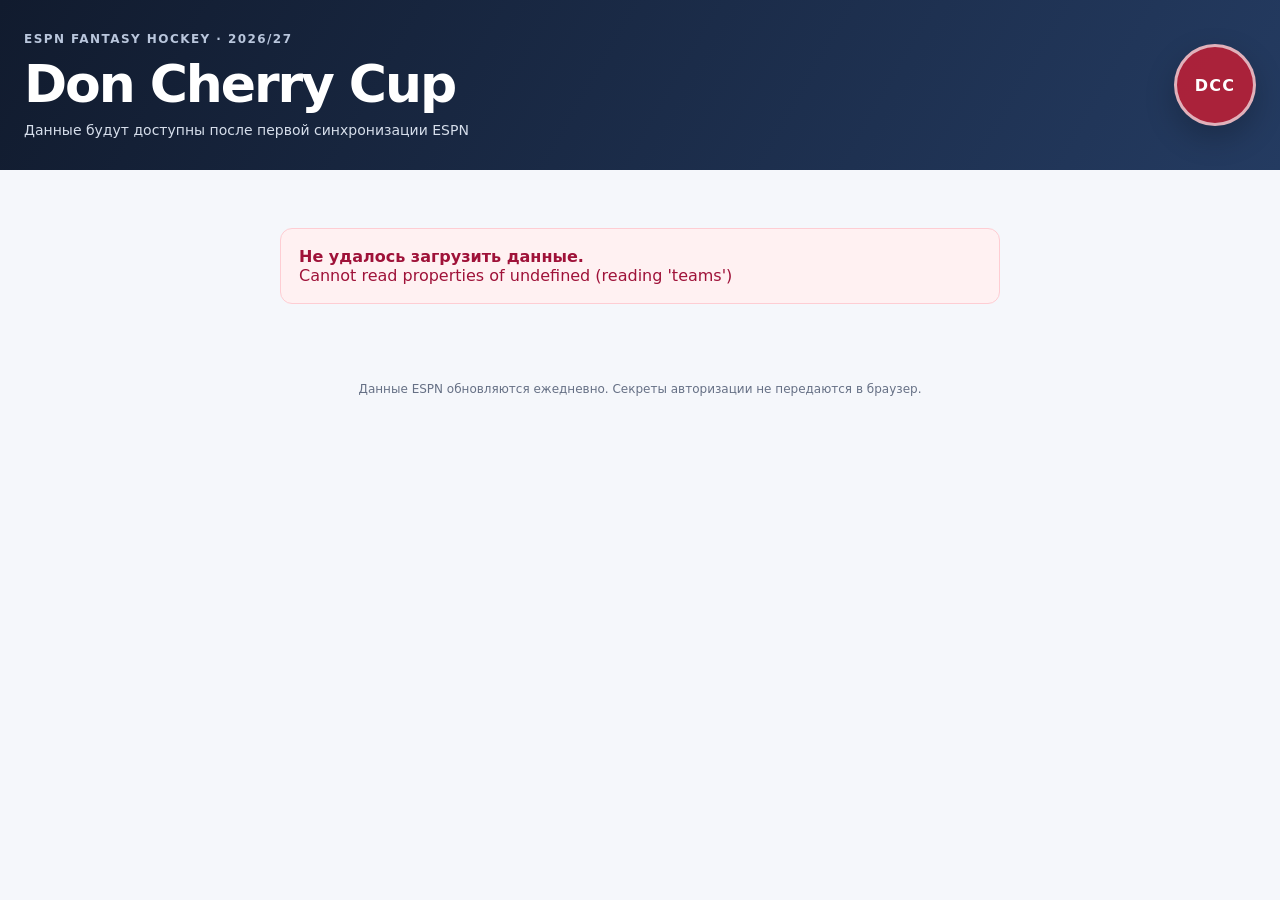
==== index.html @ c2a054ee "Add DCC dashboard" ====
<!doctype html>
<html lang="ru">
<head>
  <meta charset="utf-8">
  <meta name="viewport" content="width=device-width,initial-scale=1">
  <meta name="theme-color" content="#111b2e">
  <title>Don Cherry Cup — категорийная таблица</title>
  <link rel="stylesheet" href="styles.css">
</head>
<body>
  <header class="hero">
    <div>
      <p class="eyebrow">ESPN Fantasy Hockey · 2026/27</p>
      <h1>Don Cherry Cup</h1>
      <p id="updated" class="subtitle">Загрузка данных…</p>
    </div>
    <div class="hero-mark">DCC</div>
  </header>

  <main>
    <section aria-labelledby="table-heading">
      <div class="section-head">
        <div>
          <h2 id="table-heading">Категорийные итоги</h2>
          <p id="week-note" class="note"></p>
        </div>
        <div id="week-tabs" class="tabs" aria-label="Период"></div>
      </div>
      <div class="table-card"><table id="league-table"></table></div>
      <p class="legend">Зеленее — лучше среди 16 команд. Для GAA меньшее значение лучше. Нажмите на заголовок, чтобы отсортировать таблицу.</p>
    </section>

    <section aria-labelledby="compare-heading" class="compare-section">
      <div class="section-head">
        <div>
          <h2 id="compare-heading">Сравнение команд</h2>
          <p class="note">Текущая неделя или накопленный сезонный результат.</p>
        </div>
        <button id="current-opponent" class="secondary">Соперник этой недели</button>
      </div>
      <div class="selectors">
        <select id="team-a" aria-label="Первая команда"></select>
        <span>против</span>
        <select id="team-b" aria-label="Вторая команда"></select>
      </div>
      <div id="compare" class="compare-card"></div>
    </section>
  </main>

  <footer>Данные ESPN обновляются ежедневно. Секреты авторизации не передаются в браузер.</footer>
  <script src="app.js"></script>
</body>
</html>
---- styles.css ----
:root {
  --ink: #172033;
  --muted: #667085;
  --line: #e4e7ec;
  --surface: #ffffff;
  --canvas: #f5f7fb;
  --navy: #111b2e;
  --red: #bd1f36;
  --green: #177245;
}

* { box-sizing: border-box; }
body { margin: 0; background: var(--canvas); color: var(--ink); font-family: Inter, "Segoe UI", system-ui, sans-serif; }
.hero { min-height: 170px; padding: 30px max(24px, calc((100vw - 1380px) / 2)); color: white; background: linear-gradient(120deg, var(--navy), #243b61); display: flex; justify-content: space-between; align-items: center; gap: 20px; }
.eyebrow { margin: 0 0 8px; color: #b9c6dc; text-transform: uppercase; font-size: 12px; letter-spacing: .12em; font-weight: 700; }
h1 { margin: 0; font-size: clamp(30px, 5vw, 52px); letter-spacing: -.04em; }
.subtitle { margin: 8px 0 0; color: #d6deeb; font-size: 14px; }
.hero-mark { width: 82px; height: 82px; border-radius: 50%; border: 3px solid rgba(255,255,255,.65); display: grid; place-items: center; font-weight: 800; letter-spacing: .08em; background: rgba(189,31,54,.88); box-shadow: 0 12px 30px rgba(0,0,0,.22); }
main { max-width: 1380px; margin: 0 auto; padding: 28px 22px 48px; }
.section-head { display: flex; justify-content: space-between; align-items: end; gap: 18px; margin-bottom: 14px; }
h2 { margin: 0; font-size: 20px; letter-spacing: -.02em; }
.note, .legend { color: var(--muted); font-size: 13px; }
.note { margin: 5px 0 0; }
.legend { margin: 9px 2px 0; }
.tabs { display: flex; flex-wrap: wrap; justify-content: flex-end; gap: 7px; }
button, select { font: inherit; }
.tabs button, .secondary, select { border: 1px solid var(--line); background: white; color: var(--ink); border-radius: 9px; padding: 8px 12px; cursor: pointer; }
.tabs button.active { background: var(--navy); color: white; border-color: var(--navy); }
.secondary:hover, .tabs button:hover { border-color: #98a2b3; }
.table-card, .compare-card { background: var(--surface); border: 1px solid var(--line); border-radius: 14px; box-shadow: 0 6px 22px rgba(16,24,40,.05); overflow: auto; }
table { width: 100%; border-collapse: collapse; font-size: 13px; font-variant-numeric: tabular-nums; }
th, td { padding: 9px 10px; border-bottom: 1px solid #eef1f5; text-align: right; white-space: nowrap; }
th { position: sticky; top: 0; background: #f8fafc; z-index: 2; cursor: pointer; font-size: 12px; }
th:first-child, td:first-child { position: sticky; left: 0; text-align: left; z-index: 1; background: white; min-width: 205px; }
th:first-child { background: #f8fafc; z-index: 3; }
tr:last-child td { border-bottom: 0; }
.team-name { font-weight: 650; }
.leader-count { font-weight: 750; color: #7a4a00; }
.compare-section { margin-top: 32px; }
.selectors { display: flex; align-items: center; gap: 10px; margin-bottom: 12px; }
.selectors select { min-width: min(330px, 42vw); }
.compare-card { padding: 14px 18px; }
.scoreline { display: grid; grid-template-columns: 1fr auto 1fr; align-items: center; gap: 18px; margin: 6px 0 18px; }
.scoreline .side:last-child { text-align: right; }
.side strong { display: block; font-size: 18px; }
.side b { font-size: 32px; color: var(--red); }
.compare-row { display: grid; grid-template-columns: 90px minmax(70px,1fr) 54px minmax(70px,1fr) 90px; align-items: center; gap: 8px; padding: 7px 0; border-top: 1px solid #eef1f5; }
.compare-row .cat { text-align: center; color: var(--muted); font-size: 12px; font-weight: 750; }
.compare-row .right { text-align: right; }
.bar { height: 14px; border-radius: 999px; background: #edf1f5; overflow: hidden; display: flex; }
.bar.right { justify-content: flex-end; }
.fill { height: 100%; background: #a7b4c7; }
.fill.win { background: var(--green); }
.value { font-variant-numeric: tabular-nums; font-weight: 700; }
.value.win { color: var(--green); }
.goalie-warning { color: #a15c00; font-size: 11px; }
footer { text-align: center; padding: 0 20px 30px; color: var(--muted); font-size: 12px; }
.error { margin: 30px auto; max-width: 720px; background: #fff1f2; color: #9f1239; border: 1px solid #fecdd3; border-radius: 12px; padding: 18px; }

@media (max-width: 760px) {
  .hero { min-height: 140px; padding: 24px 20px; }
  .hero-mark { width: 64px; height: 64px; }
  main { padding: 22px 12px 40px; }
  .section-head { align-items: flex-start; flex-direction: column; }
  .tabs { justify-content: flex-start; }
  .selectors { align-items: stretch; flex-direction: column; }
  .selectors select { width: 100%; min-width: 0; }
  .selectors span { text-align: center; color: var(--muted); }
  .compare-row { grid-template-columns: 66px 1fr 42px 1fr 66px; gap: 5px; }
  .compare-card { padding: 12px 10px; }
  th:first-child, td:first-child { min-width: 170px; }
}
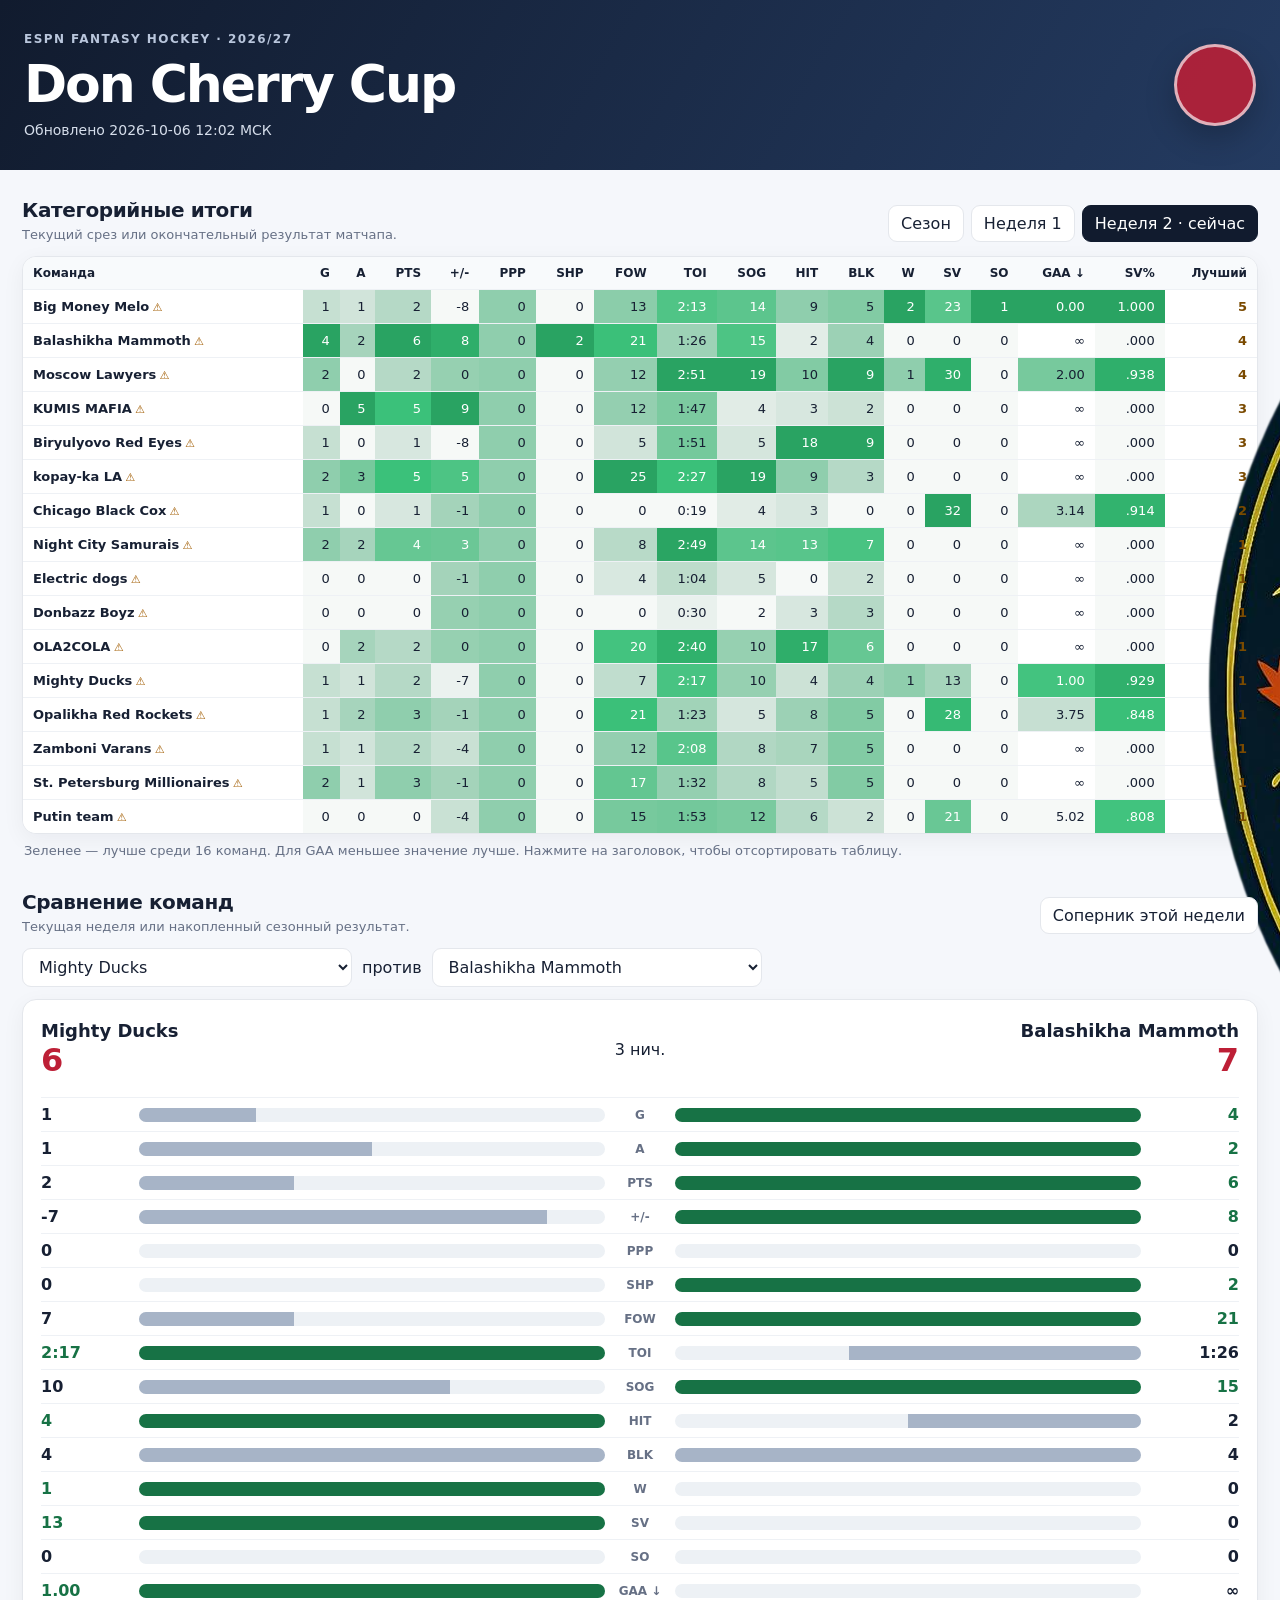
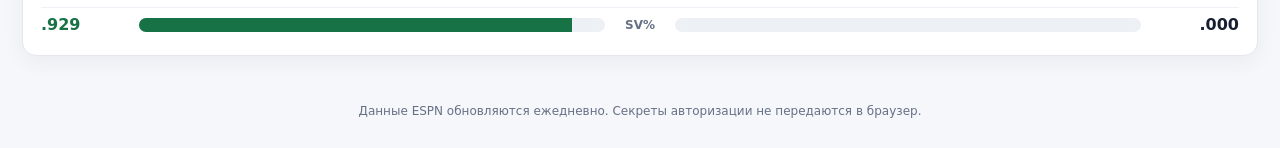
==== commit 8c32bbff: "Update index.html" ====
--- a/index.html
+++ b/index.html
@@ -14,7 +14,9 @@
       <h1>Don Cherry Cup</h1>
       <p id="updated" class="subtitle">Загрузка данных…</p>
     </div>
-    <div class="hero-mark">DCC</div>
+<div class="hero-mark">
+  <img src="league-logo.jpg" alt="Don Cherry Cup logo">
+</div>
   </header>
 
   <main>
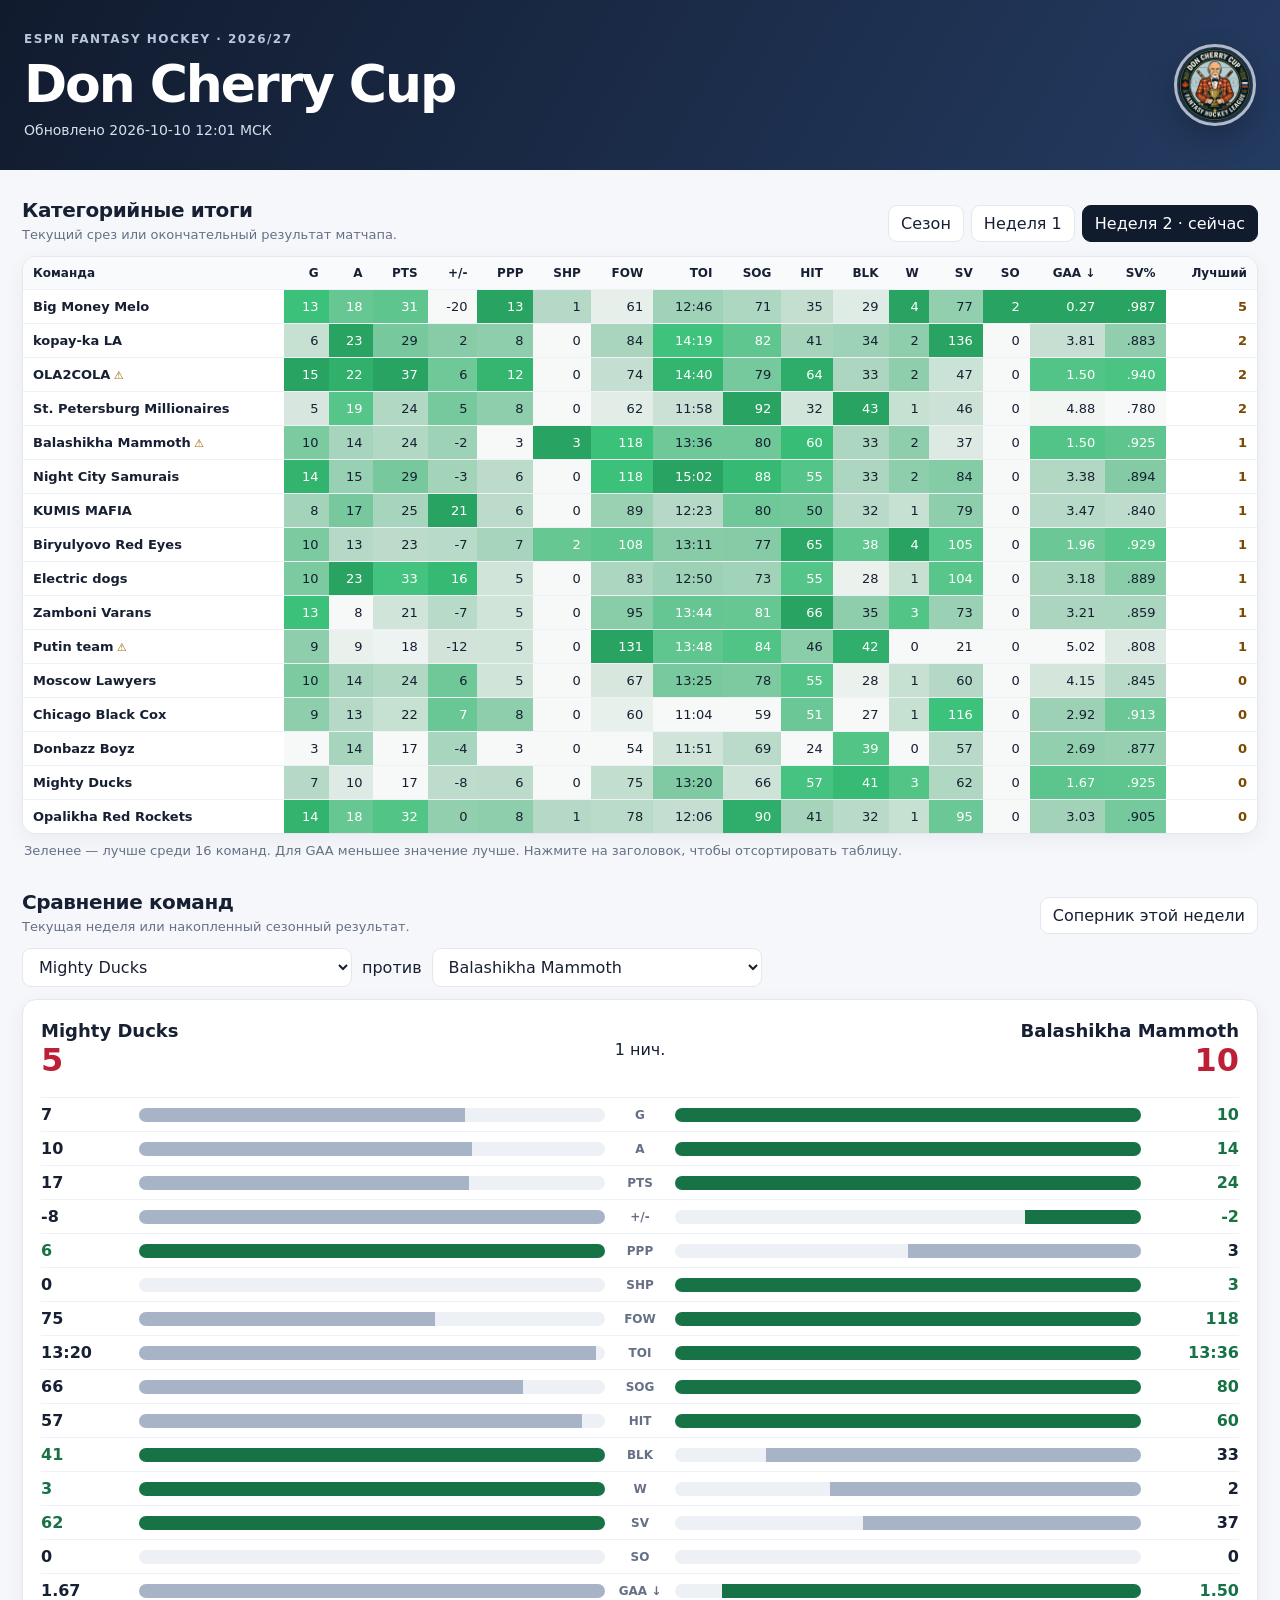
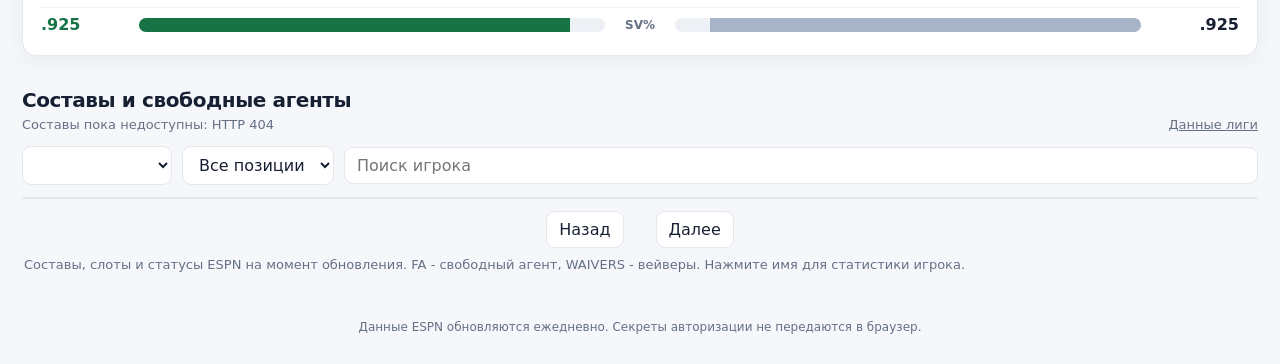
==== commit eb7c419f: "Export complete DCC rosters and waiver pool with searchable player cards" ====
--- a/index.html
+++ b/index.html
@@ -47,10 +47,35 @@
       </div>
       <div id="compare" class="compare-card"></div>
     </section>
+    <section aria-labelledby="roster-heading" class="compare-section">
+      <div class="section-head">
+        <div>
+          <h2 id="roster-heading">Составы и свободные агенты</h2>
+          <p id="roster-note" class="note">Загрузка составов…</p>
+        </div>
+        <a href="analysis.json" class="note">Данные лиги</a>
+      </div>
+      <div class="selectors player-filters">
+        <select id="roster-team" aria-label="Команда или свободные агенты"></select>
+        <select id="player-position" aria-label="Позиция">
+          <option value="">Все позиции</option>
+          <option>C</option><option>LW</option><option>RW</option><option>D</option><option>G</option>
+        </select>
+        <input id="player-search" type="search" placeholder="Поиск игрока" aria-label="Поиск игрока">
+      </div>
+      <div class="table-card"><table id="roster-table"></table></div>
+      <div class="player-pager">
+        <button id="players-prev" class="secondary">Назад</button>
+        <span id="players-count" class="note"></span>
+        <button id="players-next" class="secondary">Далее</button>
+      </div>
+      <p class="legend">Составы, слоты и статусы ESPN на момент обновления. FA - свободный агент, WAIVERS - вейверы. Нажмите имя для статистики игрока.</p>
+    </section>
   </main>
 
   <footer>Данные ESPN обновляются ежедневно. Секреты авторизации не передаются в браузер.</footer>
   <script src="app.js"></script>
+  <script src="players.js"></script>
 </body>
 </html>
 
--- a/styles.css
+++ b/styles.css
@@ -10,64 +10,336 @@
 }
 
 * { box-sizing: border-box; }
-body { margin: 0; background: var(--canvas); color: var(--ink); font-family: Inter, "Segoe UI", system-ui, sans-serif; }
-.hero { min-height: 170px; padding: 30px max(24px, calc((100vw - 1380px) / 2)); color: white; background: linear-gradient(120deg, var(--navy), #243b61); display: flex; justify-content: space-between; align-items: center; gap: 20px; }
-.eyebrow { margin: 0 0 8px; color: #b9c6dc; text-transform: uppercase; font-size: 12px; letter-spacing: .12em; font-weight: 700; }
-h1 { margin: 0; font-size: clamp(30px, 5vw, 52px); letter-spacing: -.04em; }
-.subtitle { margin: 8px 0 0; color: #d6deeb; font-size: 14px; }
-.hero-mark { width: 82px; height: 82px; border-radius: 50%; border: 3px solid rgba(255,255,255,.65); display: grid; place-items: center; font-weight: 800; letter-spacing: .08em; background: rgba(189,31,54,.88); box-shadow: 0 12px 30px rgba(0,0,0,.22); }
-main { max-width: 1380px; margin: 0 auto; padding: 28px 22px 48px; }
-.section-head { display: flex; justify-content: space-between; align-items: end; gap: 18px; margin-bottom: 14px; }
-h2 { margin: 0; font-size: 20px; letter-spacing: -.02em; }
-.note, .legend { color: var(--muted); font-size: 13px; }
+
+body {
+  margin: 0;
+  background: var(--canvas);
+  color: var(--ink);
+  font-family: Inter, "Segoe UI", system-ui, sans-serif;
+}
+
+.hero {
+  min-height: 170px;
+  padding: 30px max(24px, calc((100vw - 1380px) / 2));
+  color: white;
+  background: linear-gradient(120deg, var(--navy), #243b61);
+  display: flex;
+  justify-content: space-between;
+  align-items: center;
+  gap: 20px;
+}
+
+.eyebrow {
+  margin: 0 0 8px;
+  color: #b9c6dc;
+  text-transform: uppercase;
+  font-size: 12px;
+  letter-spacing: .12em;
+  font-weight: 700;
+}
+
+h1 {
+  margin: 0;
+  font-size: clamp(30px, 5vw, 52px);
+  letter-spacing: -.04em;
+}
+
+.subtitle {
+  margin: 8px 0 0;
+  color: #d6deeb;
+  font-size: 14px;
+}
+
+.hero-mark {
+  width: 82px;
+  height: 82px;
+  border-radius: 50%;
+  overflow: hidden;
+  display: flex;
+  align-items: center;
+  justify-content: center;
+  background: transparent;
+  border: 3px solid rgba(255, 255, 255, .65);
+  box-shadow: 0 12px 30px rgba(0, 0, 0, .22);
+  flex: 0 0 82px;
+}
+
+.hero-mark img {
+  width: 100%;
+  height: 100%;
+  object-fit: cover;
+  display: block;
+}
+
+main {
+  max-width: 1380px;
+  margin: 0 auto;
+  padding: 28px 22px 48px;
+}
+
+.section-head {
+  display: flex;
+  justify-content: space-between;
+  align-items: end;
+  gap: 18px;
+  margin-bottom: 14px;
+}
+
+h2 {
+  margin: 0;
+  font-size: 20px;
+  letter-spacing: -.02em;
+}
+
+.note,
+.legend {
+  color: var(--muted);
+  font-size: 13px;
+}
+
 .note { margin: 5px 0 0; }
 .legend { margin: 9px 2px 0; }
-.tabs { display: flex; flex-wrap: wrap; justify-content: flex-end; gap: 7px; }
-button, select { font: inherit; }
-.tabs button, .secondary, select { border: 1px solid var(--line); background: white; color: var(--ink); border-radius: 9px; padding: 8px 12px; cursor: pointer; }
-.tabs button.active { background: var(--navy); color: white; border-color: var(--navy); }
-.secondary:hover, .tabs button:hover { border-color: #98a2b3; }
-.table-card, .compare-card { background: var(--surface); border: 1px solid var(--line); border-radius: 14px; box-shadow: 0 6px 22px rgba(16,24,40,.05); overflow: auto; }
-table { width: 100%; border-collapse: collapse; font-size: 13px; font-variant-numeric: tabular-nums; }
-th, td { padding: 9px 10px; border-bottom: 1px solid #eef1f5; text-align: right; white-space: nowrap; }
-th { position: sticky; top: 0; background: #f8fafc; z-index: 2; cursor: pointer; font-size: 12px; }
-th:first-child, td:first-child { position: sticky; left: 0; text-align: left; z-index: 1; background: white; min-width: 205px; }
-th:first-child { background: #f8fafc; z-index: 3; }
+
+.tabs {
+  display: flex;
+  flex-wrap: wrap;
+  justify-content: flex-end;
+  gap: 7px;
+}
+
+button,
+select {
+  font: inherit;
+}
+
+.tabs button,
+.secondary,
+select {
+  border: 1px solid var(--line);
+  background: white;
+  color: var(--ink);
+  border-radius: 9px;
+  padding: 8px 12px;
+  cursor: pointer;
+}
+
+.tabs button.active {
+  background: var(--navy);
+  color: white;
+  border-color: var(--navy);
+}
+
+.secondary:hover,
+.tabs button:hover {
+  border-color: #98a2b3;
+}
+
+.table-card,
+.compare-card {
+  background: var(--surface);
+  border: 1px solid var(--line);
+  border-radius: 14px;
+  box-shadow: 0 6px 22px rgba(16, 24, 40, .05);
+  overflow: auto;
+}
+
+table {
+  width: 100%;
+  border-collapse: collapse;
+  font-size: 13px;
+  font-variant-numeric: tabular-nums;
+}
+
+th,
+td {
+  padding: 9px 10px;
+  border-bottom: 1px solid #eef1f5;
+  text-align: right;
+  white-space: nowrap;
+}
+
+th {
+  position: sticky;
+  top: 0;
+  background: #f8fafc;
+  z-index: 2;
+  cursor: pointer;
+  font-size: 12px;
+}
+
+th:first-child,
+td:first-child {
+  position: sticky;
+  left: 0;
+  text-align: left;
+  z-index: 1;
+  background: white;
+  min-width: 205px;
+}
+
+th:first-child {
+  background: #f8fafc;
+  z-index: 3;
+}
+
 tr:last-child td { border-bottom: 0; }
+
 .team-name { font-weight: 650; }
 .leader-count { font-weight: 750; color: #7a4a00; }
+
 .compare-section { margin-top: 32px; }
-.selectors { display: flex; align-items: center; gap: 10px; margin-bottom: 12px; }
+
+.selectors {
+  display: flex;
+  align-items: center;
+  gap: 10px;
+  margin-bottom: 12px;
+}
+
 .selectors select { min-width: min(330px, 42vw); }
+
 .compare-card { padding: 14px 18px; }
-.scoreline { display: grid; grid-template-columns: 1fr auto 1fr; align-items: center; gap: 18px; margin: 6px 0 18px; }
+
+.scoreline {
+  display: grid;
+  grid-template-columns: 1fr auto 1fr;
+  align-items: center;
+  gap: 18px;
+  margin: 6px 0 18px;
+}
+
 .scoreline .side:last-child { text-align: right; }
-.side strong { display: block; font-size: 18px; }
-.side b { font-size: 32px; color: var(--red); }
-.compare-row { display: grid; grid-template-columns: 90px minmax(70px,1fr) 54px minmax(70px,1fr) 90px; align-items: center; gap: 8px; padding: 7px 0; border-top: 1px solid #eef1f5; }
-.compare-row .cat { text-align: center; color: var(--muted); font-size: 12px; font-weight: 750; }
+
+.side strong {
+  display: block;
+  font-size: 18px;
+}
+
+.side b {
+  font-size: 32px;
+  color: var(--red);
+}
+
+.compare-row {
+  display: grid;
+  grid-template-columns: 90px minmax(70px, 1fr) 54px minmax(70px, 1fr) 90px;
+  align-items: center;
+  gap: 8px;
+  padding: 7px 0;
+  border-top: 1px solid #eef1f5;
+}
+
+.compare-row .cat {
+  text-align: center;
+  color: var(--muted);
+  font-size: 12px;
+  font-weight: 750;
+}
+
 .compare-row .right { text-align: right; }
-.bar { height: 14px; border-radius: 999px; background: #edf1f5; overflow: hidden; display: flex; }
+
+.bar {
+  height: 14px;
+  border-radius: 999px;
+  background: #edf1f5;
+  overflow: hidden;
+  display: flex;
+}
+
 .bar.right { justify-content: flex-end; }
-.fill { height: 100%; background: #a7b4c7; }
+
+.fill {
+  height: 100%;
+  background: #a7b4c7;
+}
+
 .fill.win { background: var(--green); }
-.value { font-variant-numeric: tabular-nums; font-weight: 700; }
+
+.value {
+  font-variant-numeric: tabular-nums;
+  font-weight: 700;
+}
+
 .value.win { color: var(--green); }
-.goalie-warning { color: #a15c00; font-size: 11px; }
-footer { text-align: center; padding: 0 20px 30px; color: var(--muted); font-size: 12px; }
-.error { margin: 30px auto; max-width: 720px; background: #fff1f2; color: #9f1239; border: 1px solid #fecdd3; border-radius: 12px; padding: 18px; }
+
+.goalie-warning {
+  color: #a15c00;
+  font-size: 11px;
+}
+
+footer {
+  text-align: center;
+  padding: 0 20px 30px;
+  color: var(--muted);
+  font-size: 12px;
+}
+
+.player-filters { flex-wrap: wrap; }
+.player-filters select { min-width: 150px; }
+.player-filters input { font: inherit; padding: 8px 12px; border: 1px solid var(--line); border-radius: 9px; flex: 1; min-width: 170px; }
+.player-pager { display: flex; align-items: center; justify-content: center; gap: 16px; margin-top: 12px; }
+button:disabled { opacity: .45; cursor: default; }
+.player-name { border: 0; padding: 0; background: transparent; color: #264e82; font: inherit; font-weight: 650; cursor: pointer; }
+.player-name:hover { text-decoration: underline; }
+.player-detail { width: min(1100px, 94vw); max-height: 85vh; border: 1px solid var(--line); border-radius: 14px; padding: 22px; }
+.player-detail::backdrop { background: rgb(17 27 46 / .6); }
+.close-dialog { float: right; margin-bottom: 14px; }
+
+.error {
+  margin: 30px auto;
+  max-width: 720px;
+  background: #fff1f2;
+  color: #9f1239;
+  border: 1px solid #fecdd3;
+  border-radius: 12px;
+  padding: 18px;
+}
 
 @media (max-width: 760px) {
-  .hero { min-height: 140px; padding: 24px 20px; }
-  .hero-mark { width: 64px; height: 64px; }
+  .hero {
+    min-height: 140px;
+    padding: 24px 20px;
+  }
+
+  .hero-mark {
+    width: 64px;
+    height: 64px;
+    flex: 0 0 64px;
+  }
+
   main { padding: 22px 12px 40px; }
-  .section-head { align-items: flex-start; flex-direction: column; }
+
+  .section-head {
+    align-items: flex-start;
+    flex-direction: column;
+  }
+
   .tabs { justify-content: flex-start; }
-  .selectors { align-items: stretch; flex-direction: column; }
-  .selectors select { width: 100%; min-width: 0; }
-  .selectors span { text-align: center; color: var(--muted); }
-  .compare-row { grid-template-columns: 66px 1fr 42px 1fr 66px; gap: 5px; }
+
+  .selectors {
+    align-items: stretch;
+    flex-direction: column;
+  }
+
+  .selectors select {
+    width: 100%;
+    min-width: 0;
+  }
+
+  .selectors span {
+    text-align: center;
+    color: var(--muted);
+  }
+
+  .compare-row {
+    grid-template-columns: 66px 1fr 42px 1fr 66px;
+    gap: 5px;
+  }
+
   .compare-card { padding: 12px 10px; }
-  th:first-child, td:first-child { min-width: 170px; }
-}
-
+
+  th:first-child,
+  td:first-child {
+    min-width: 170px;
+  }
+}
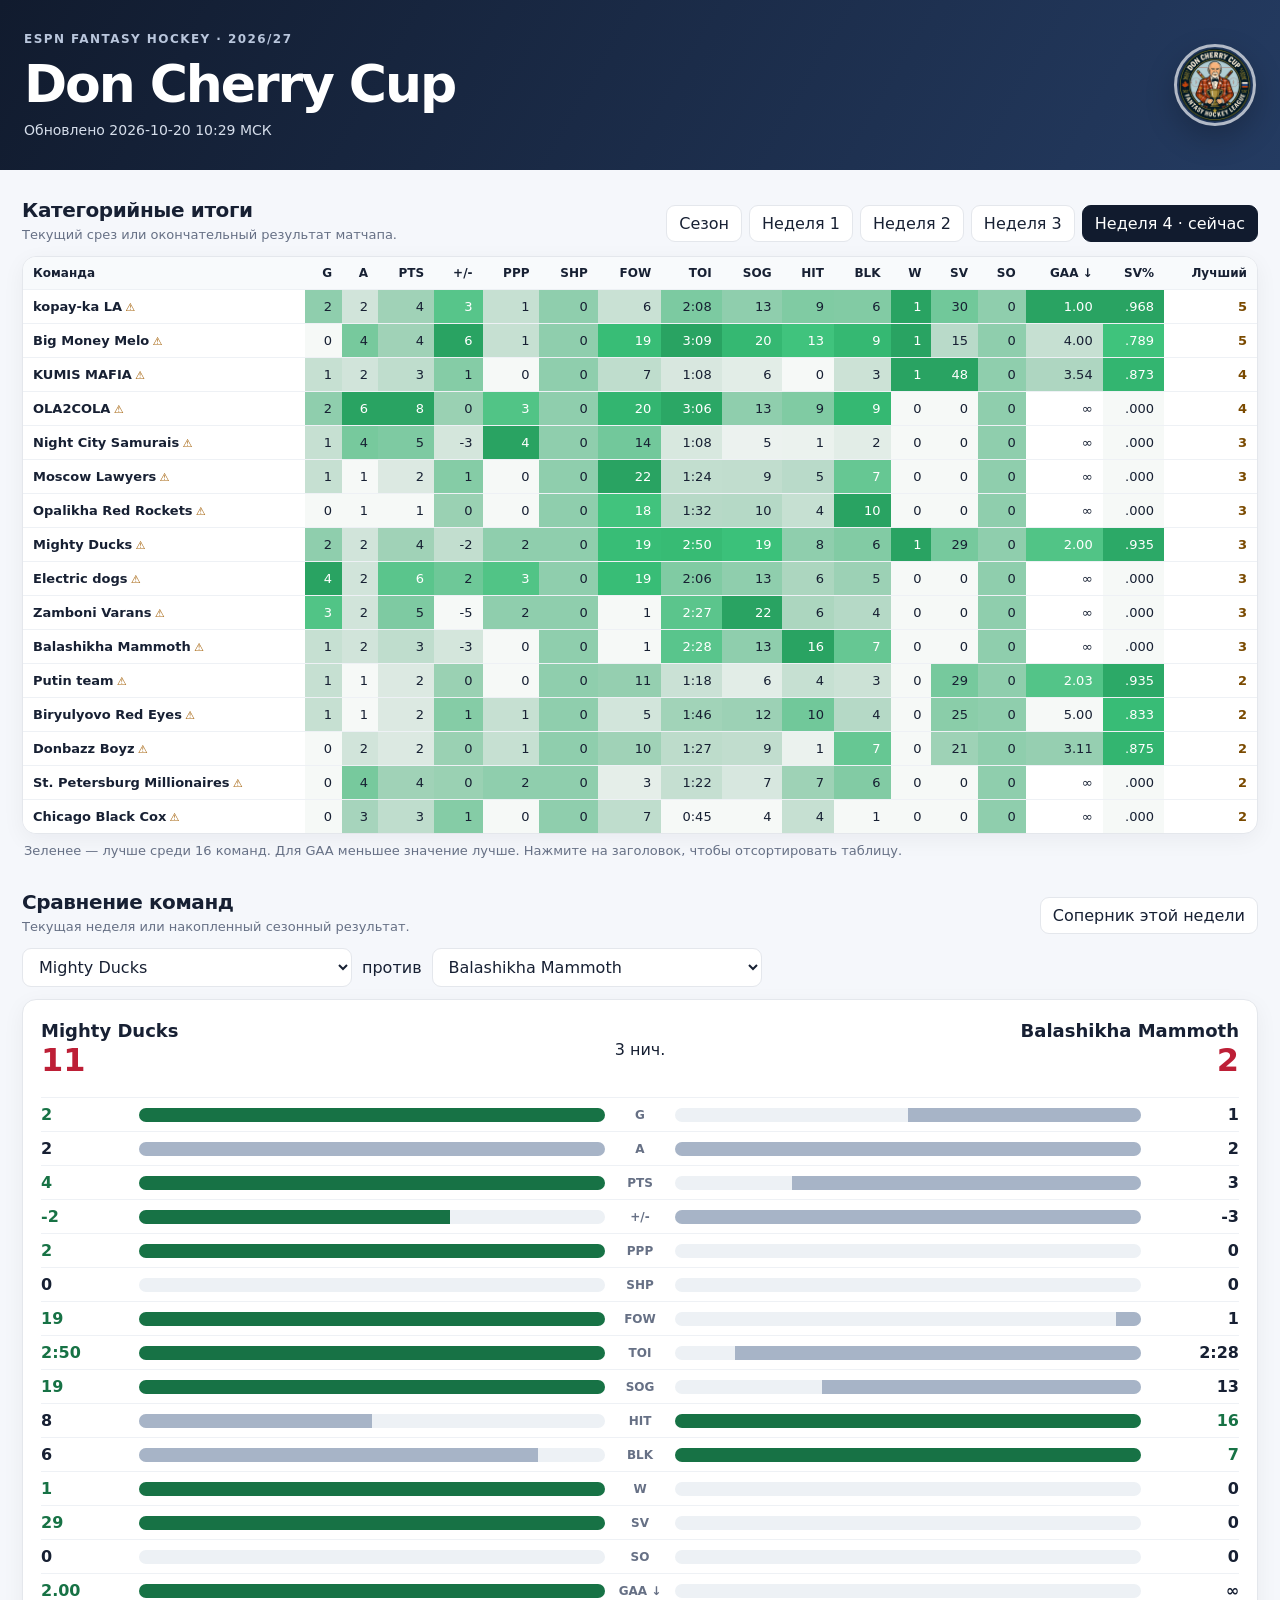
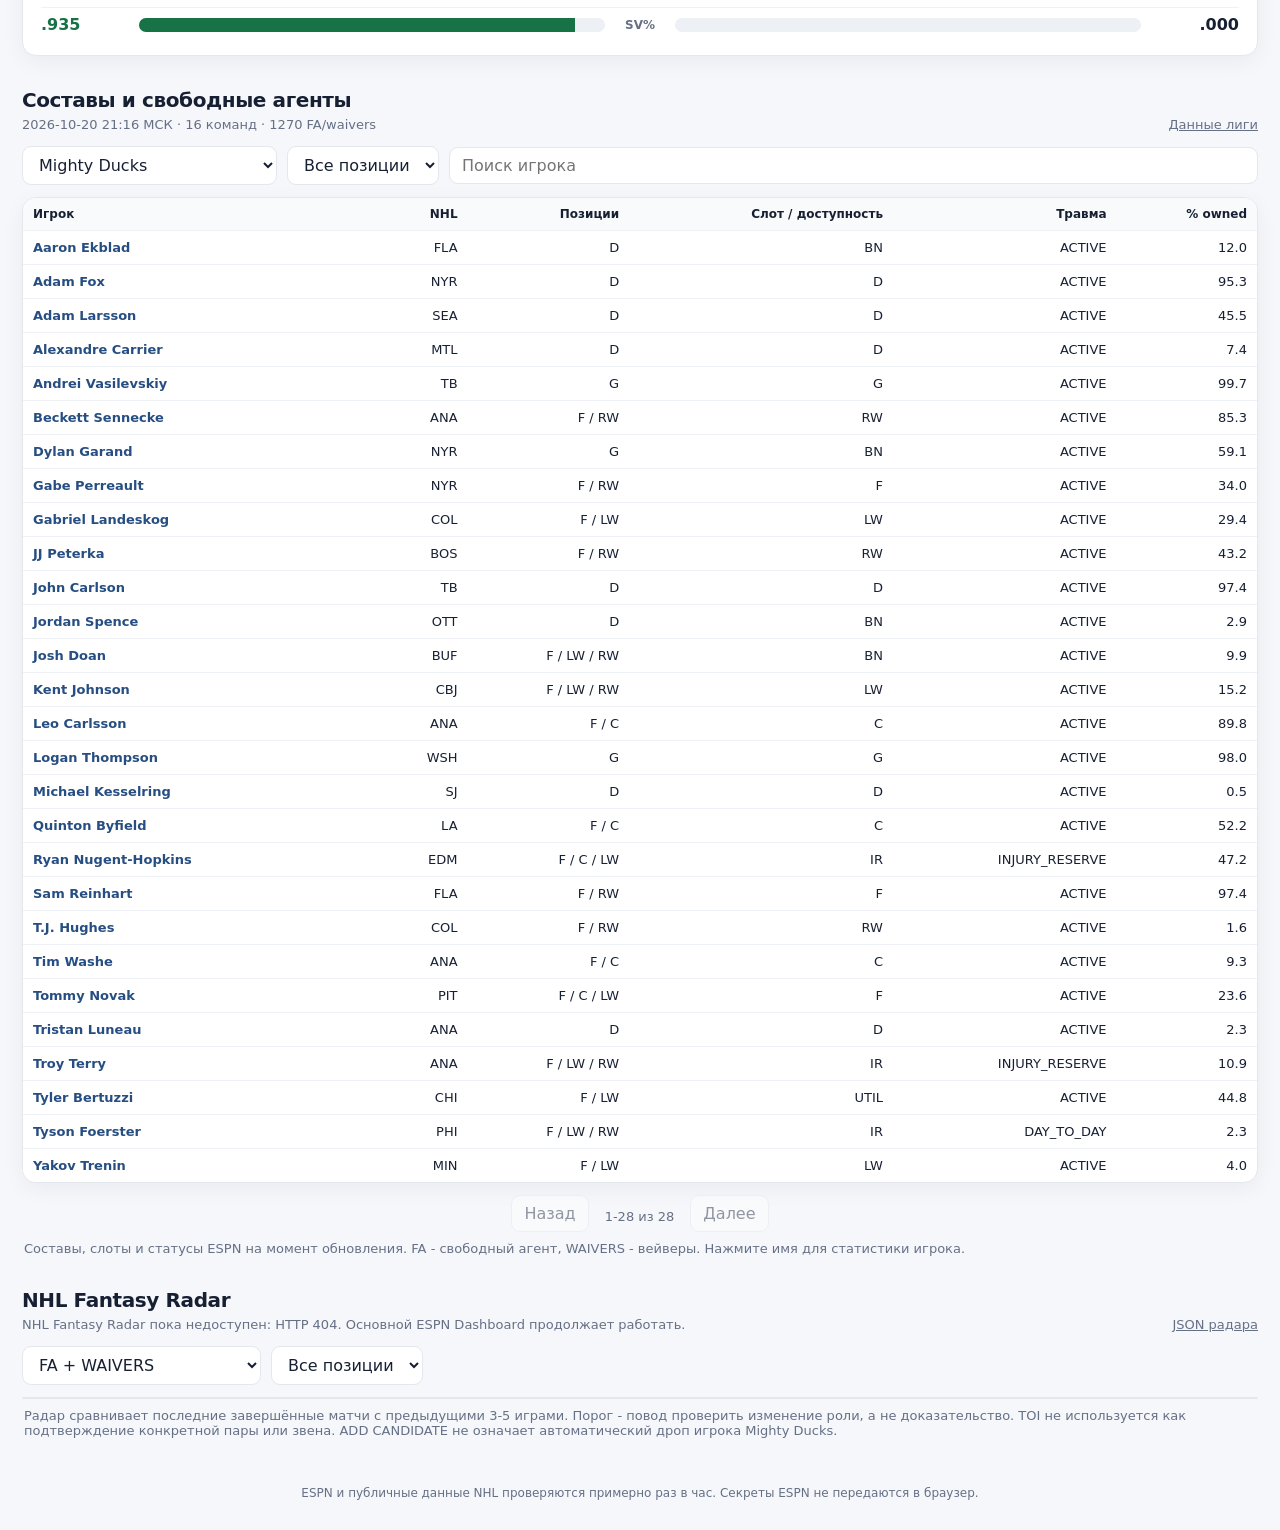
==== commit b7087968: "Add NHL Fantasy Radar section" ====
--- a/index.html
+++ b/index.html
@@ -71,11 +71,44 @@
       </div>
       <p class="legend">Составы, слоты и статусы ESPN на момент обновления. FA - свободный агент, WAIVERS - вейверы. Нажмите имя для статистики игрока.</p>
     </section>
+
+    <section aria-labelledby="radar-heading" class="compare-section radar-section">
+      <div class="section-head">
+        <div>
+          <h2 id="radar-heading">NHL Fantasy Radar</h2>
+          <p id="radar-note" class="note">Загрузка NHL-сигналов…</p>
+        </div>
+        <a href="nhl/radar.json" class="note">JSON радара</a>
+      </div>
+
+      <div id="radar-new" class="radar-new-grid" aria-label="Новые сигналы"></div>
+
+      <div class="selectors player-filters radar-filters">
+        <select id="radar-availability" aria-label="Доступность ESPN">
+          <option value="available">FA + WAIVERS</option>
+          <option value="FREEAGENT">Только FA</option>
+          <option value="WAIVERS">Только WAIVERS</option>
+          <option value="all">Все игроки с сигналом</option>
+        </select>
+        <select id="radar-position" aria-label="Позиция NHL">
+          <option value="">Все позиции</option>
+          <option value="C">C</option>
+          <option value="L">LW</option>
+          <option value="R">RW</option>
+          <option value="D">D</option>
+        </select>
+        <span id="radar-count" class="note"></span>
+      </div>
+
+      <div class="table-card"><table id="radar-table"></table></div>
+      <p class="legend">Радар сравнивает последние завершённые матчи с предыдущими 3-5 играми. Порог - повод проверить изменение роли, а не доказательство. TOI не используется как подтверждение конкретной пары или звена. ADD CANDIDATE не означает автоматический дроп игрока Mighty Ducks.</p>
+    </section>
   </main>
 
-  <footer>Данные ESPN обновляются ежедневно. Секреты авторизации не передаются в браузер.</footer>
+  <footer>ESPN и публичные данные NHL проверяются примерно раз в час. Секреты ESPN не передаются в браузер.</footer>
   <script src="app.js"></script>
   <script src="players.js"></script>
+  <script src="radar.js"></script>
 </body>
 </html>
 
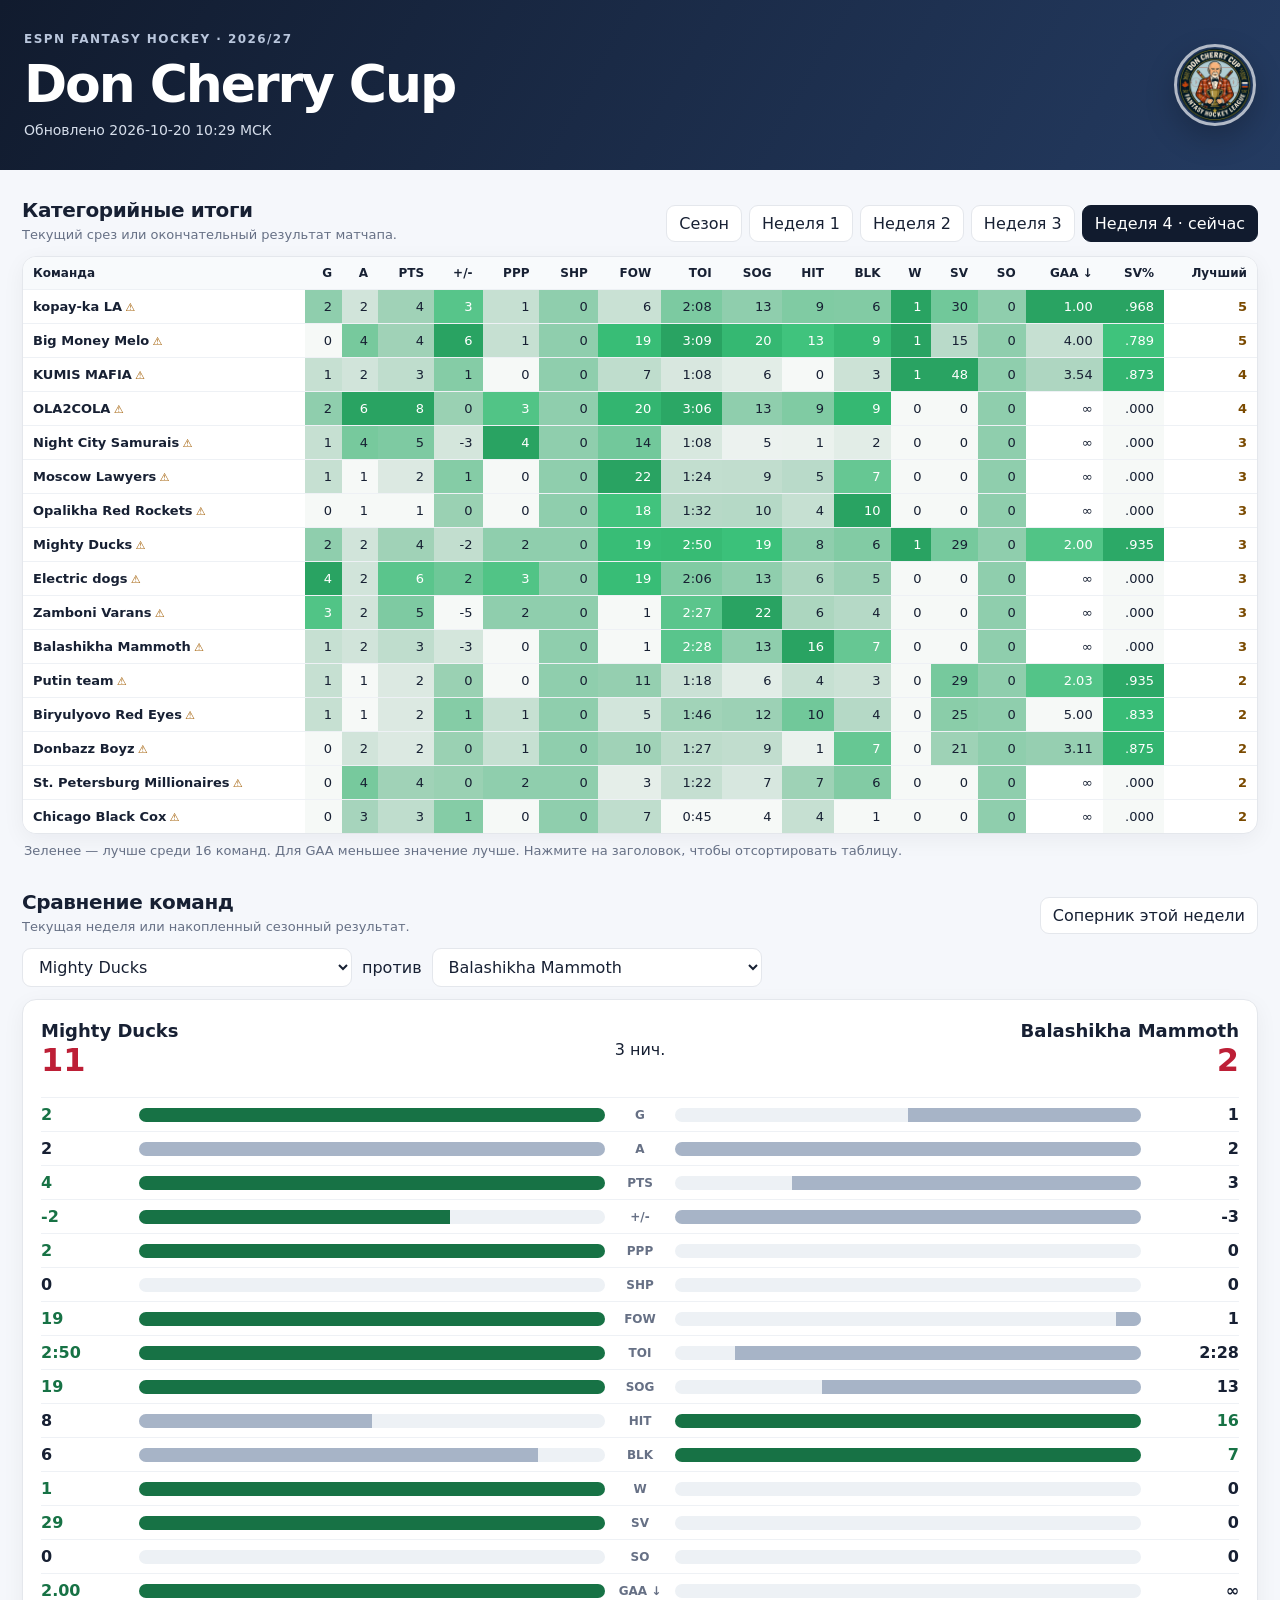
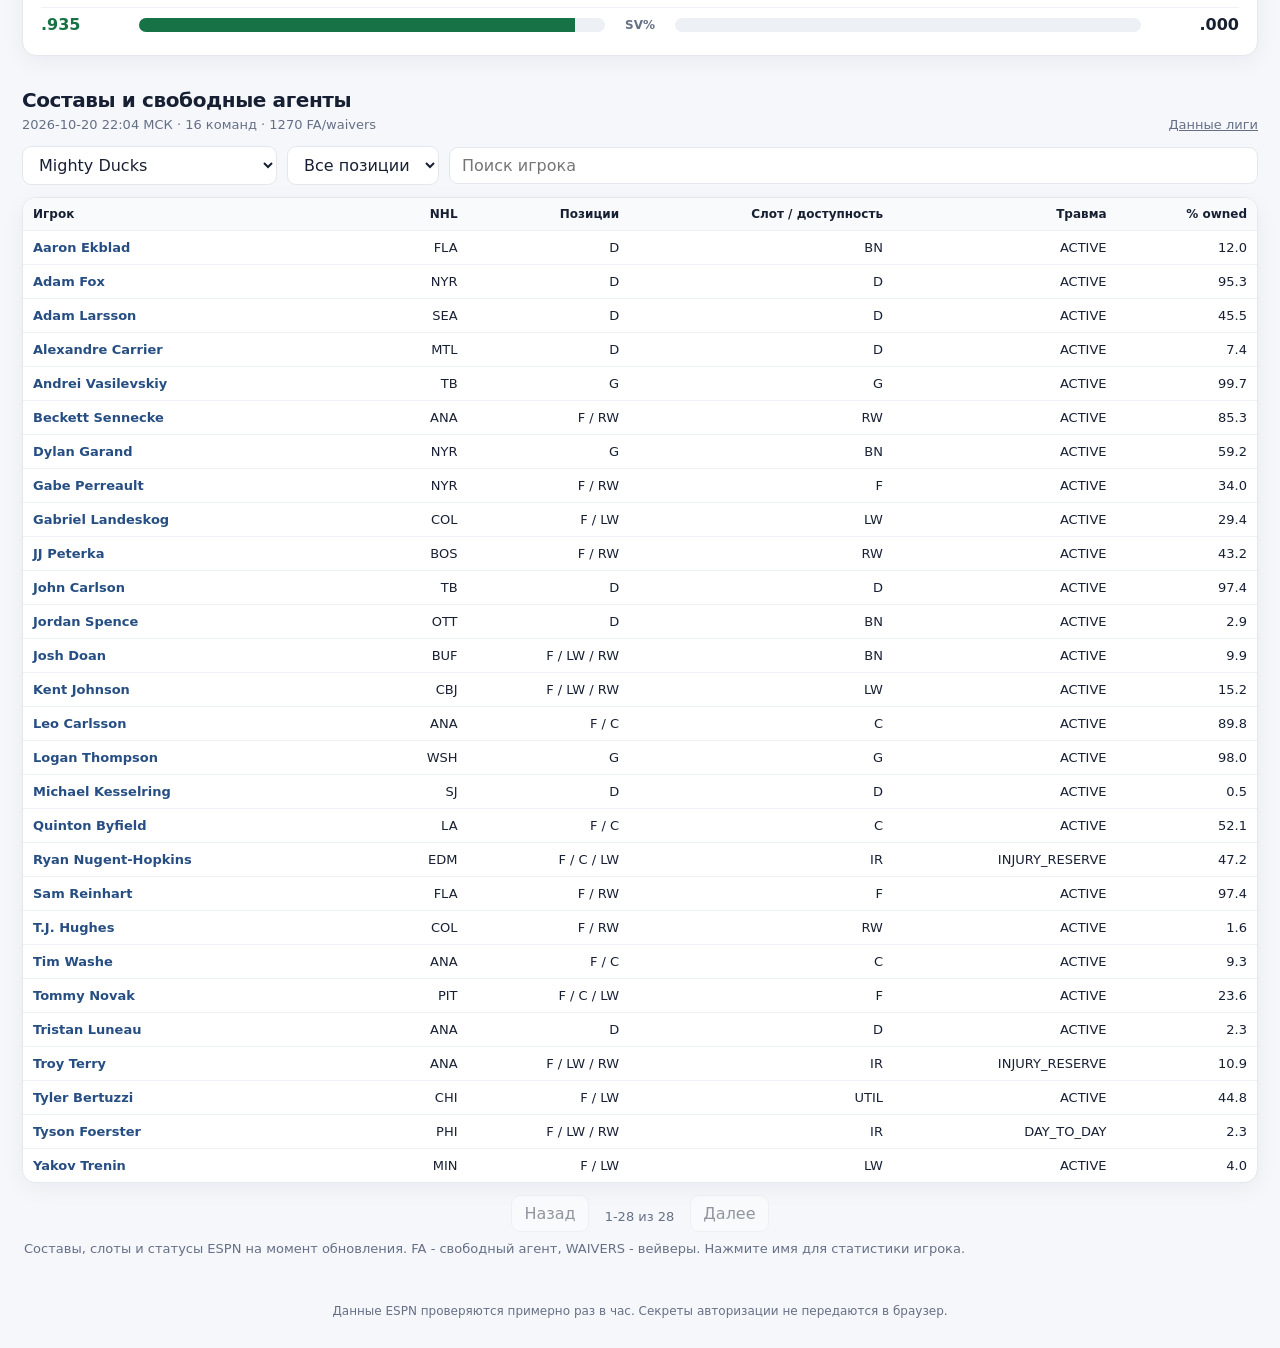
==== commit 736ae9ce: "Remove private radar from public page" ====
--- a/index.html
+++ b/index.html
@@ -72,43 +72,12 @@
       <p class="legend">Составы, слоты и статусы ESPN на момент обновления. FA - свободный агент, WAIVERS - вейверы. Нажмите имя для статистики игрока.</p>
     </section>
 
-    <section aria-labelledby="radar-heading" class="compare-section radar-section">
-      <div class="section-head">
-        <div>
-          <h2 id="radar-heading">NHL Fantasy Radar</h2>
-          <p id="radar-note" class="note">Загрузка NHL-сигналов…</p>
-        </div>
-        <a href="nhl/radar.json" class="note">JSON радара</a>
-      </div>
 
-      <div id="radar-new" class="radar-new-grid" aria-label="Новые сигналы"></div>
-
-      <div class="selectors player-filters radar-filters">
-        <select id="radar-availability" aria-label="Доступность ESPN">
-          <option value="available">FA + WAIVERS</option>
-          <option value="FREEAGENT">Только FA</option>
-          <option value="WAIVERS">Только WAIVERS</option>
-          <option value="all">Все игроки с сигналом</option>
-        </select>
-        <select id="radar-position" aria-label="Позиция NHL">
-          <option value="">Все позиции</option>
-          <option value="C">C</option>
-          <option value="L">LW</option>
-          <option value="R">RW</option>
-          <option value="D">D</option>
-        </select>
-        <span id="radar-count" class="note"></span>
-      </div>
-
-      <div class="table-card"><table id="radar-table"></table></div>
-      <p class="legend">Радар сравнивает последние завершённые матчи с предыдущими 3-5 играми. Порог - повод проверить изменение роли, а не доказательство. TOI не используется как подтверждение конкретной пары или звена. ADD CANDIDATE не означает автоматический дроп игрока Mighty Ducks.</p>
-    </section>
   </main>
 
-  <footer>ESPN и публичные данные NHL проверяются примерно раз в час. Секреты ESPN не передаются в браузер.</footer>
+  <footer>Данные ESPN проверяются примерно раз в час. Секреты авторизации не передаются в браузер.</footer>
   <script src="app.js"></script>
   <script src="players.js"></script>
-  <script src="radar.js"></script>
 </body>
 </html>
 
--- a/styles.css
+++ b/styles.css
@@ -285,6 +285,25 @@
 .player-detail::backdrop { background: rgb(17 27 46 / .6); }
 .close-dialog { float: right; margin-bottom: 14px; }
 
+.radar-section { scroll-margin-top: 20px; }
+.radar-new-grid { display: grid; grid-template-columns: repeat(auto-fit, minmax(220px, 1fr)); gap: 10px; margin-bottom: 14px; }
+.radar-new-card { display: grid; gap: 4px; padding: 12px 14px; background: #fff; border: 1px solid var(--line); border-radius: 12px; box-shadow: 0 4px 14px rgba(16,24,40,.04); }
+.radar-new-card strong { font-size: 14px; }
+.radar-new-card span { color: var(--muted); font-size: 12px; }
+.radar-new-card b { color: var(--red); font-size: 12px; }
+.radar-empty { margin: 0 0 12px; }
+.radar-filters { justify-content: flex-start; }
+.radar-filters select { min-width: 170px; }
+.radar-score { font-weight: 800; color: var(--red); }
+.radar-signal { max-width: 250px; overflow: hidden; text-overflow: ellipsis; }
+.radar-confidence, .radar-rec { display: inline-block; padding: 3px 7px; border-radius: 999px; font-size: 11px; font-weight: 800; letter-spacing: .02em; }
+.radar-confidence.high { background: #dcfce7; color: #166534; }
+.radar-confidence.medium { background: #fef3c7; color: #92400e; }
+.radar-confidence.low { background: #f3f4f6; color: #4b5563; }
+.radar-rec.add { background: #fee2e2; color: #991b1b; }
+.radar-rec.watch { background: #e0f2fe; color: #075985; }
+#radar-table th:first-child, #radar-table td:first-child { min-width: 175px; }
+
 .error {
   margin: 30px auto;
   max-width: 720px;
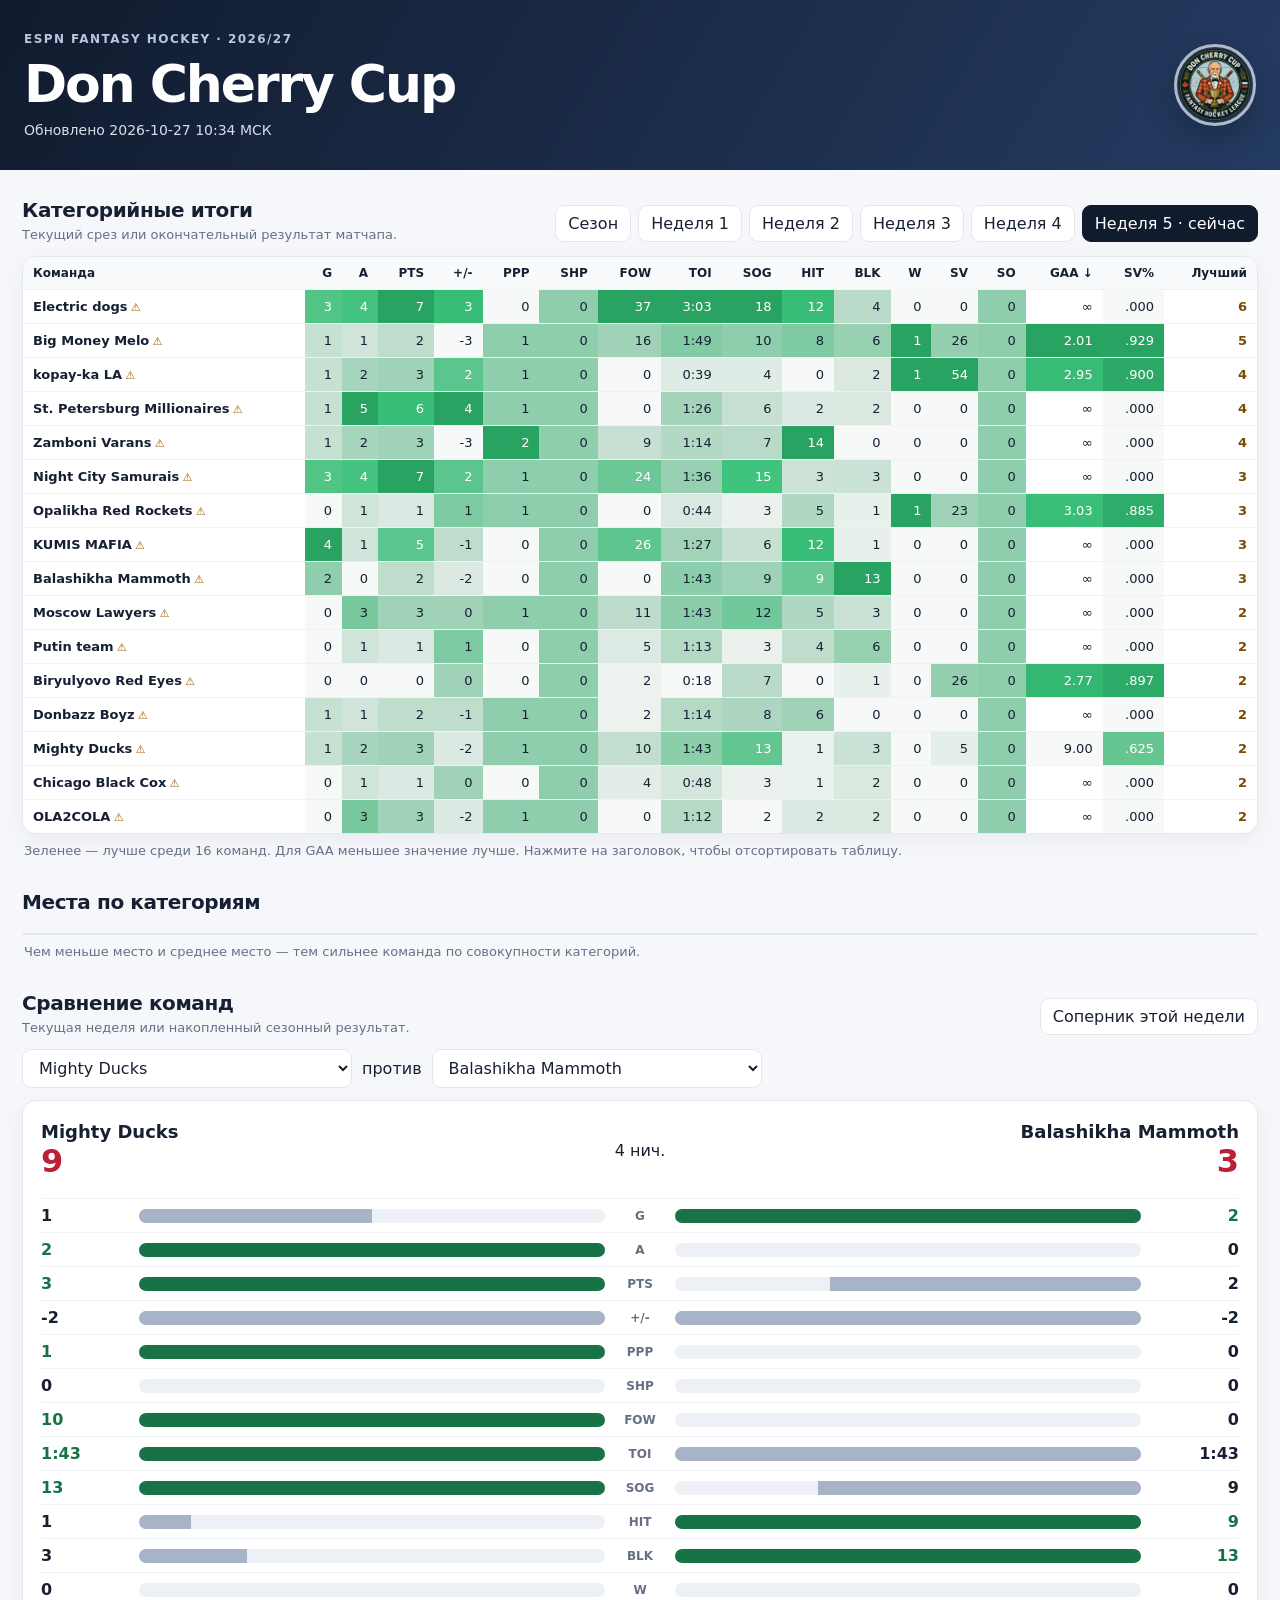
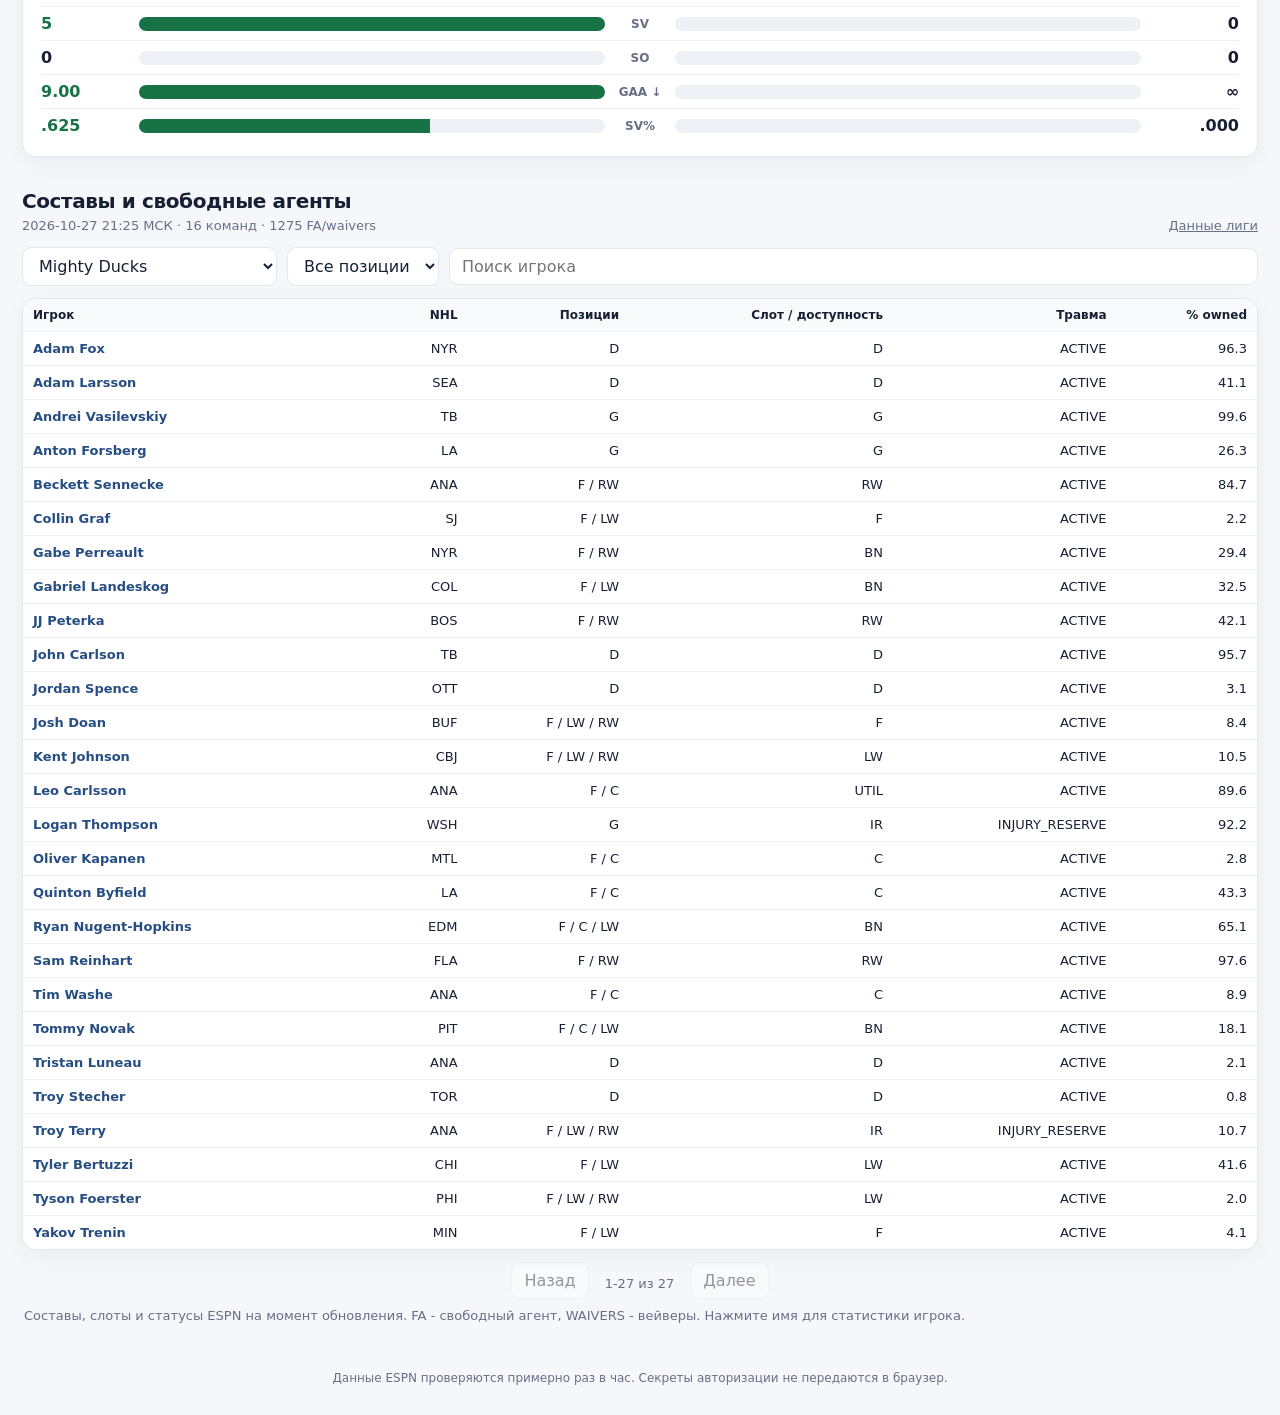
==== commit 1b562874: "Add category ranks section" ====
--- a/index.html
+++ b/index.html
@@ -30,6 +30,17 @@
       </div>
       <div class="table-card"><table id="league-table"></table></div>
       <p class="legend">Зеленее — лучше среди 16 команд. Для GAA меньшее значение лучше. Нажмите на заголовок, чтобы отсортировать таблицу.</p>
+    </section>
+
+    <section aria-labelledby="ranks-heading" class="compare-section">
+      <div class="section-head">
+        <div>
+          <h2 id="ranks-heading">Места по категориям</h2>
+          <p id="ranks-note" class="note"></p>
+        </div>
+      </div>
+      <div class="table-card"><table id="ranks-table"></table></div>
+      <p class="legend">Чем меньше место и среднее место — тем сильнее команда по совокупности категорий.</p>
     </section>
 
     <section aria-labelledby="compare-heading" class="compare-section">
--- a/styles.css
+++ b/styles.css
@@ -285,25 +285,6 @@
 .player-detail::backdrop { background: rgb(17 27 46 / .6); }
 .close-dialog { float: right; margin-bottom: 14px; }
 
-.radar-section { scroll-margin-top: 20px; }
-.radar-new-grid { display: grid; grid-template-columns: repeat(auto-fit, minmax(220px, 1fr)); gap: 10px; margin-bottom: 14px; }
-.radar-new-card { display: grid; gap: 4px; padding: 12px 14px; background: #fff; border: 1px solid var(--line); border-radius: 12px; box-shadow: 0 4px 14px rgba(16,24,40,.04); }
-.radar-new-card strong { font-size: 14px; }
-.radar-new-card span { color: var(--muted); font-size: 12px; }
-.radar-new-card b { color: var(--red); font-size: 12px; }
-.radar-empty { margin: 0 0 12px; }
-.radar-filters { justify-content: flex-start; }
-.radar-filters select { min-width: 170px; }
-.radar-score { font-weight: 800; color: var(--red); }
-.radar-signal { max-width: 250px; overflow: hidden; text-overflow: ellipsis; }
-.radar-confidence, .radar-rec { display: inline-block; padding: 3px 7px; border-radius: 999px; font-size: 11px; font-weight: 800; letter-spacing: .02em; }
-.radar-confidence.high { background: #dcfce7; color: #166534; }
-.radar-confidence.medium { background: #fef3c7; color: #92400e; }
-.radar-confidence.low { background: #f3f4f6; color: #4b5563; }
-.radar-rec.add { background: #fee2e2; color: #991b1b; }
-.radar-rec.watch { background: #e0f2fe; color: #075985; }
-#radar-table th:first-child, #radar-table td:first-child { min-width: 175px; }
-
 .error {
   margin: 30px auto;
   max-width: 720px;
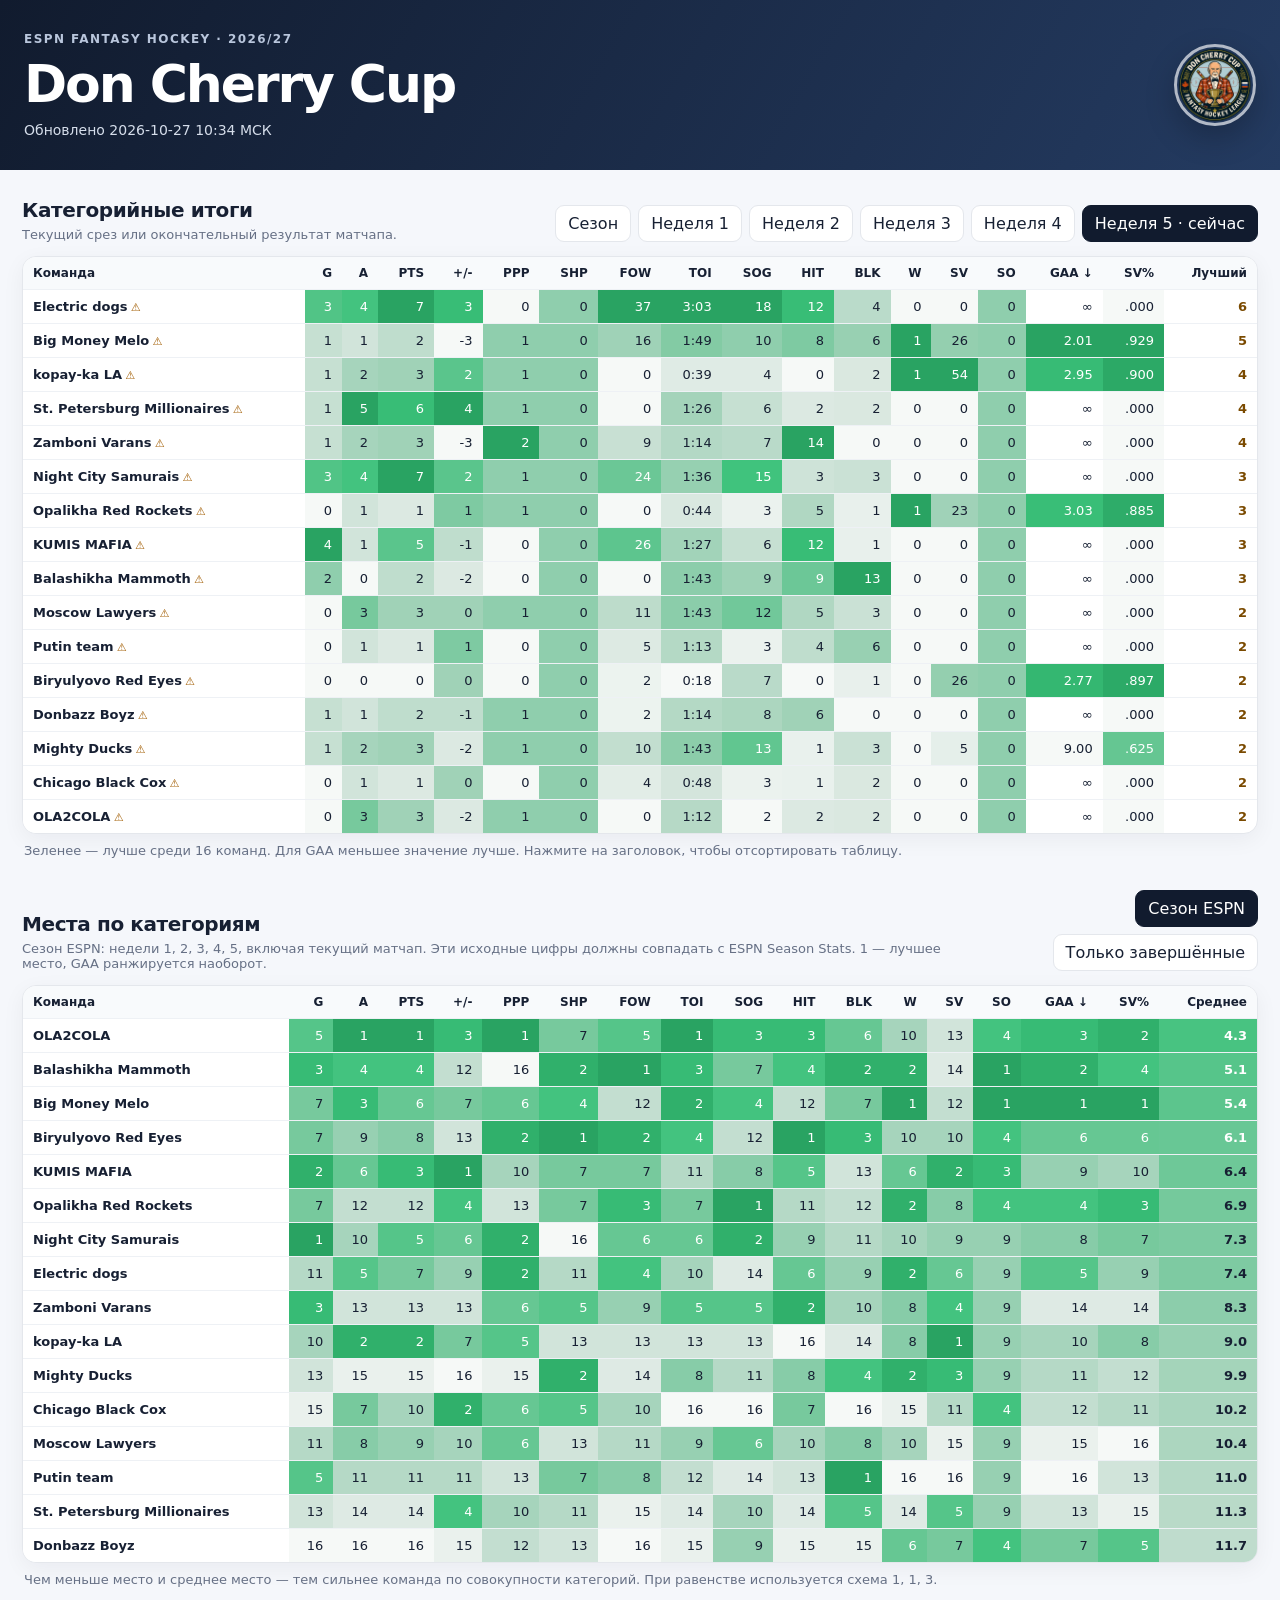
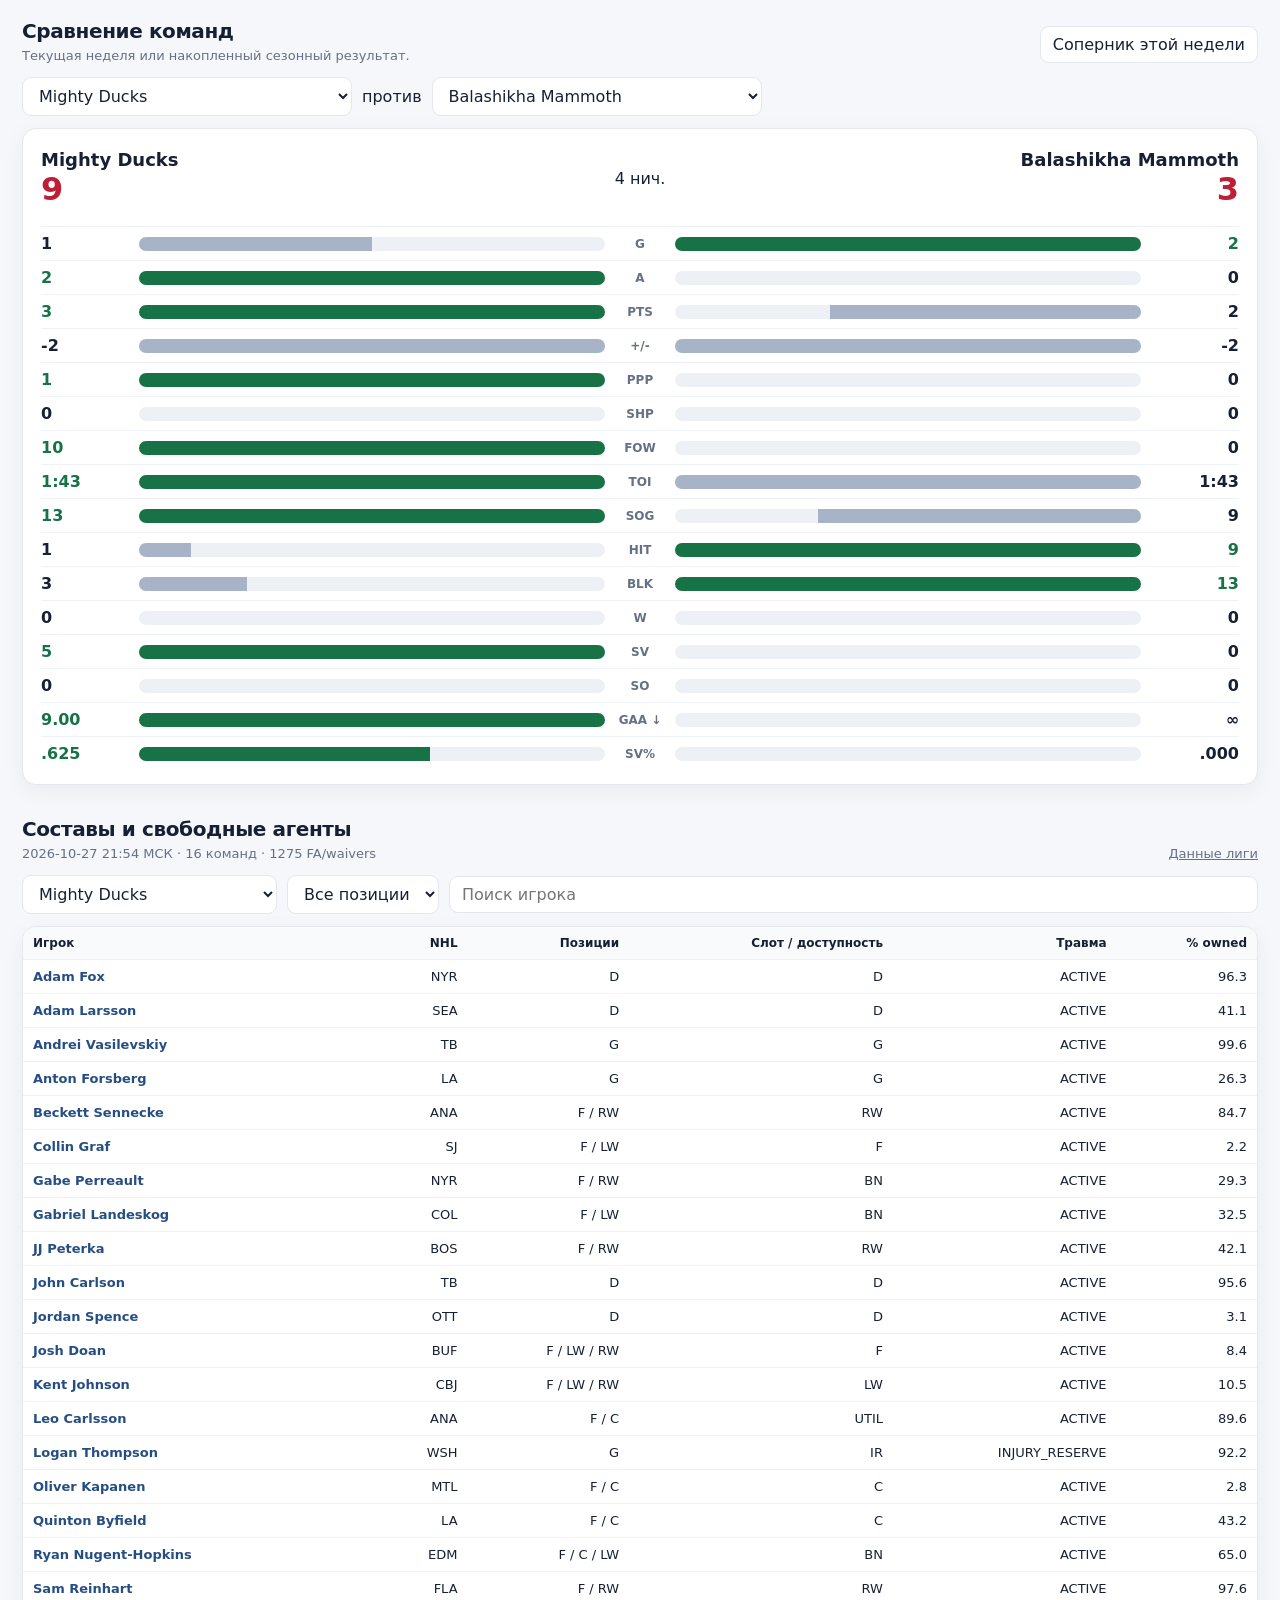
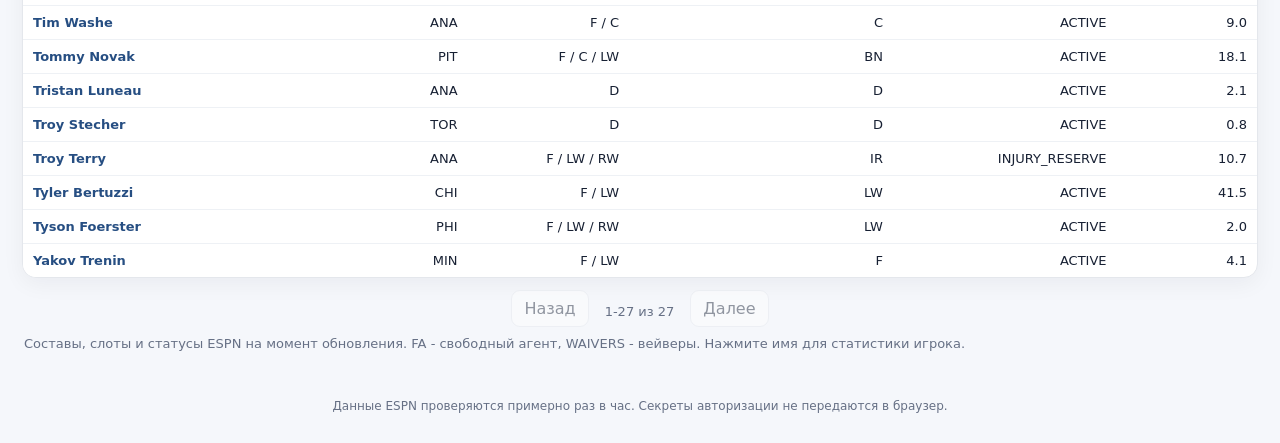
==== commit 4af17c1d: "Add independent season rank scope controls" ====
--- a/index.html
+++ b/index.html
@@ -38,9 +38,10 @@
           <h2 id="ranks-heading">Места по категориям</h2>
           <p id="ranks-note" class="note"></p>
         </div>
+        <div id="rank-tabs" class="tabs" aria-label="Период таблицы мест"></div>
       </div>
       <div class="table-card"><table id="ranks-table"></table></div>
-      <p class="legend">Чем меньше место и среднее место — тем сильнее команда по совокупности категорий.</p>
+      <p class="legend">Чем меньше место и среднее место — тем сильнее команда по совокупности категорий. При равенстве используется схема 1, 1, 3.</p>
     </section>
 
     <section aria-labelledby="compare-heading" class="compare-section">
--- a/styles.css
+++ b/styles.css
@@ -186,6 +186,7 @@
 
 .team-name { font-weight: 650; }
 .leader-count { font-weight: 750; color: #7a4a00; }
+.rank-average { font-weight: 800; }
 
 .compare-section { margin-top: 32px; }
 
